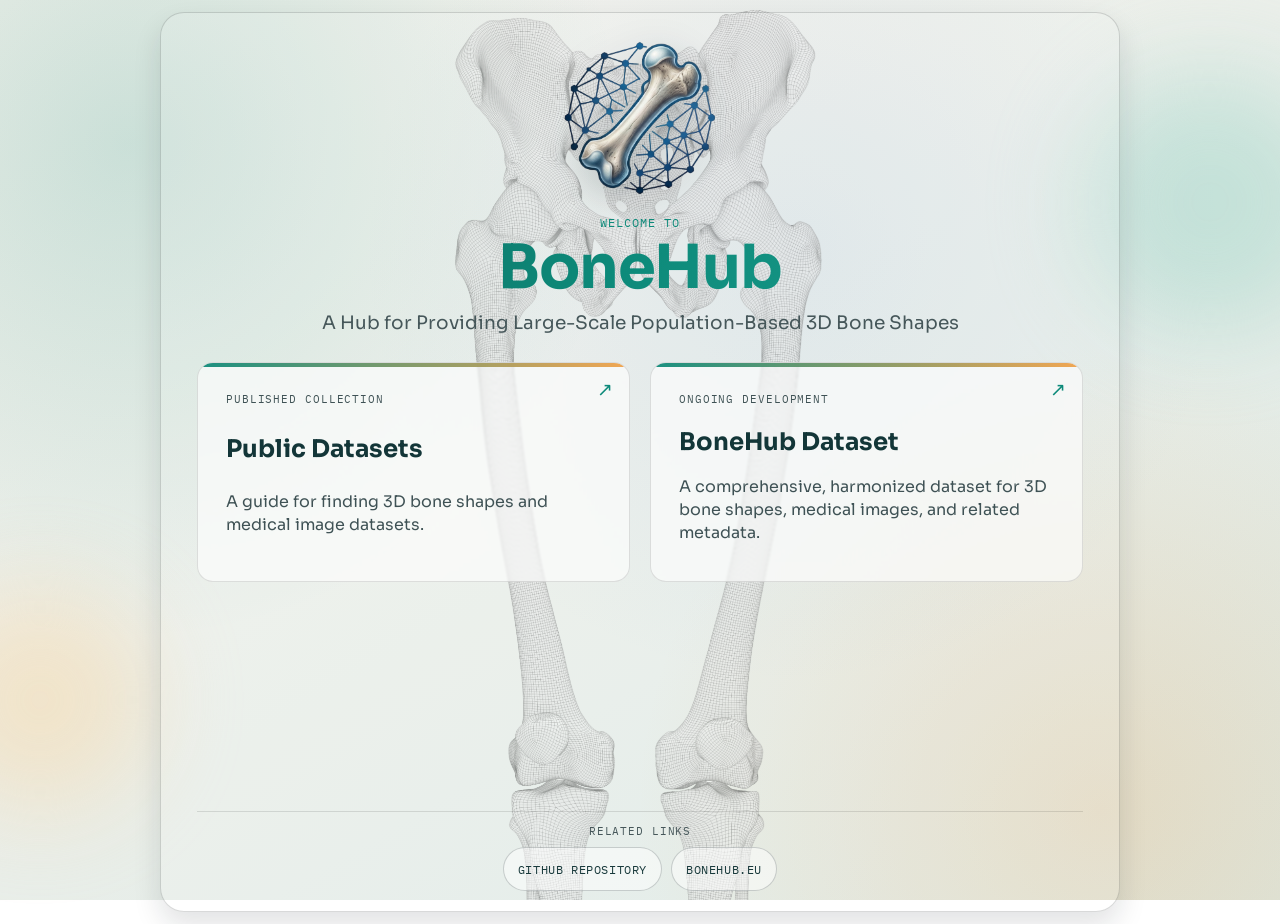
==== index.html @ c851b1db "move files to root folder" ====
<!DOCTYPE html>
<html lang="en">

<head>
    <meta charset="UTF-8" />
    <meta name="viewport" content="width=device-width, initial-scale=1.0, viewport-fit=cover" />
    <meta name="theme-color" content="#0d8a7a" />
    <meta name="apple-mobile-web-app-capable" content="yes" />
    <meta name="apple-mobile-web-app-status-bar-style" content="black-translucent" />
    <title>BoneHub</title>
    <meta name="description" content="BoneHub: A Hub for Providing Large-Scale Population-Based 3D Bone Shapes" />
    <link rel="preconnect" href="https://fonts.googleapis.com" />
    <link rel="preconnect" href="https://fonts.gstatic.com" crossorigin />
    <link
        href="https://fonts.googleapis.com/css2?family=Sora:wght@400;600;700&family=IBM+Plex+Mono:wght@400;500&display=swap"
        rel="stylesheet" />
    <link rel="stylesheet" href="styles.css" />
</head>

<body>
    <div class="skeleton-bg" aria-hidden="true">
        <img src="skeleton.png" alt="" loading="lazy" />
    </div>
    <div class="background-shape shape-a" aria-hidden="true"></div>
    <div class="background-shape shape-b" aria-hidden="true"></div>

    <main class="layout">
        <div class="topbar" aria-label="Site branding">
            <img class="site-logo" src="logo.png" alt="BoneHub logo" loading="lazy" />
        </div>

        <header class="hero">
            <p class="eyebrow">Welcome to</p>
            <h1>BoneHub</h1>
            <p class="lead">
                A Hub for Providing Large-Scale Population-Based 3D Bone Shapes
            </p>
        </header>

        <section class="cards" aria-label="Dataset links">
            <a class="card" href="https://bonehub.github.io/Public-Datasets" target="_blank" rel="noopener noreferrer"
                aria-label="Public Datasets - A guide for finding 3D bone shapes and medical image datasets">
                <p class="card-label">Published Collection</p>
                <h2>Public Datasets</h2>
                <p>A guide for finding 3D bone shapes and medical image datasets.</p>
                <span class="arrow" aria-hidden="true">&#8599;</span>
            </a>

            <a class="card" href="https://bonehub.github.io/BoneHub-Dataset" target="_blank" rel="noopener noreferrer"
                aria-label="BoneHub Dataset - A comprehensive, harmonized dataset for 3D bone shapes, medical images, and related metadata">
                <p class="card-label">Ongoing Development</p>
                <h2>BoneHub Dataset</h2>
                <p>A comprehensive, harmonized dataset for 3D bone shapes, medical images, and
                    related metadata.</p>
                <span class="arrow" aria-hidden="true">&#8599;</span>
            </a>
        </section>

        <footer class="footer">
            <p class="footer-title">Related Links</p>
            <div class="footer-links">
                <a class="repo-link" href="https://github.com/bonehub" target="_blank" rel="noopener noreferrer">GitHub
                    Repository</a>
                <a class="repo-link" href="https://bonehub.eu" target="_blank" rel="noopener noreferrer">bonehub.eu</a>
            </div>
        </footer>
    </main>
    <script data-goatcounter="https://bonehub.goatcounter.com/count" async src="//gc.zgo.at/count.js"></script>
</body>

</html>
---- styles.css ----
:root {
  --bg-0: #f8f4ee;
  --bg-1: #dce9e5;
  --ink: #111515;
  --muted: #46575a;
  --accent: #0d8a7a;
  --accent-2: #f1a24a;
  --panel: rgba(255, 255, 255, 0.13);
  --panel-edge: rgba(17, 21, 21, 0.16);
  --card: rgba(255, 255, 255, 0.62);
  --card-border: rgba(17, 21, 21, 0.12);
  --skeleton-image-height: 170vh;
}

* {
  box-sizing: border-box;
}

body {
  margin: 0;
  min-height: 100vh;
  min-height: 100dvh;
  font-family: "Sora", sans-serif;
  color: var(--ink);
  background:
    radial-gradient(circle at 10% 16%, rgba(13, 138, 122, 0.18), transparent 36%),
    radial-gradient(circle at 86% 90%, rgba(241, 162, 74, 0.22), transparent 34%),
    radial-gradient(circle at 62% 28%, rgba(122, 165, 214, 0.14), transparent 42%),
    linear-gradient(150deg, var(--bg-0), var(--bg-1));
  background-attachment: fixed;
  display: flex;
  flex-direction: column;
  align-items: center;
  justify-content: center;
  padding: 12px;
  overflow-x: hidden;
  overflow-y: auto;
  isolation: isolate;
}

.skeleton-bg {
  position: fixed;
  inset: 0;
  z-index: -2;
  pointer-events: none;
  overflow: hidden;
}

.skeleton-bg img {
  position: absolute;
  left: 50%;
  top: 0;
  width: auto;
  height: var(--skeleton-image-height);
  max-width: none;
  opacity: 0.5;
  transform: translateX(-50%) translateY(0);
  will-change: transform;
  animation: skeleton-pan 6.5s cubic-bezier(0.42, 0, 0.58, 1) infinite alternate;
}

.background-shape {
  position: fixed;
  z-index: -1;
  border-radius: 999px;
  filter: blur(48px);
  opacity: 0.48;
  animation: drift 10s ease-in-out infinite alternate;
}

.shape-a {
  width: 260px;
  height: 260px;
  background: #9fd5c8;
  top: 8%;
  right: -60px;
}

.shape-b {
  width: 220px;
  height: 220px;
  background: #f7d8a8;
  bottom: 10%;
  left: -70px;
  animation-duration: 13s;
}

.layout {
  position: relative;
  z-index: 1;
  width: min(960px, 92vw);
  min-height: 100dvh;
  padding: 20px;
  display: flex;
  flex-direction: column;
  border-radius: 24px;
  background: var(--panel);
  border: 1px solid var(--panel-edge);
  backdrop-filter: none;
  box-shadow: 0 14px 28px rgba(15, 26, 30, 0.12);
  overflow: visible;
}

.layout::before {
  content: none;
  position: absolute;
  inset: 0;
  pointer-events: none;
  background: linear-gradient(170deg, rgba(255, 255, 255, 0.24), rgba(255, 255, 255, 0));
}

.topbar {
  position: relative;
  display: flex;
  justify-content: center;
  align-items: center;
  margin-bottom: 16px;
}

.site-logo {
  height: clamp(96px, 12vw, 200px);
  width: auto;
  filter: drop-shadow(0 10px 18px rgba(14, 31, 33, 0.2));
}

.hero {
  text-align: center;
  margin-bottom: 28px;
  animation: rise 600ms ease-out both;
}

.eyebrow {
  margin: 0 0 2px;
  font-family: "IBM Plex Mono", monospace;
  letter-spacing: 0.09em;
  text-transform: uppercase;
  color: var(--accent);
  font-size: 0.73rem;
}

h1 {
  margin: 6px 0 12px;
  font-size: clamp(2.2rem, 5vw, 3.8rem);
  line-height: 1.05;
  letter-spacing: -0.02em;
  background: linear-gradient(120deg, #0f6b60 0%, #0d8a7a 48%, #1e9f8f 100%);
  -webkit-background-clip: text;
  background-clip: text;
  color: transparent;
}

.lead {
  max-width: 700px;
  margin: 0 auto;
  color: var(--muted);
  font-size: clamp(1rem, 2.25vw, 1.16rem);
}

.cards {
  display: grid;
  grid-template-columns: repeat(2, minmax(0, 1fr));
  gap: 16px;
  margin-bottom: 18px;
}

.card {
  position: relative;
  text-decoration: none;
  color: inherit;
  border: 1px solid var(--card-border);
  background: var(--card);
  backdrop-filter: blur(1px);
  border-radius: 16px;
  padding: 20px;
  min-height: 160px;
  display: grid;
  gap: 8px;
  overflow: hidden;
  transition: transform 220ms ease, border-color 220ms ease, box-shadow 220ms ease, background 220ms ease;
  animation: rise 600ms ease-out both;
  -webkit-tap-highlight-color: transparent;
}

.card::before {
  content: "";
  position: absolute;
  inset: 0 auto auto 0;
  width: 100%;
  height: 4px;
  background: linear-gradient(90deg, rgba(13, 138, 122, 0.95), rgba(241, 162, 74, 0.95));
}

.card:nth-child(2) {
  animation-delay: 120ms;
}

.card:hover,
.card:focus-visible {
  transform: translateY(-5px);
  border-color: rgba(13, 138, 122, 0.52);
  box-shadow: 0 18px 34px rgba(16, 34, 38, 0.16);
  background: rgba(255, 255, 255, 0.84);
}

.card:focus-visible {
  outline: 2px solid var(--accent);
  outline-offset: 2px;
}

.card-label {
  margin: 0;
  font-family: "IBM Plex Mono", monospace;
  letter-spacing: 0.08em;
  text-transform: uppercase;
  font-size: 0.7rem;
  color: var(--muted);
}

h2 {
  margin: 1px 0 1px;
  font-size: clamp(1.18rem, 3.2vw, 1.52rem);
  color: #133638;
}

.card p {
  margin: 0;
  color: #3f5255;
  line-height: 1.45;
}

.arrow {
  position: absolute;
  right: 16px;
  top: 14px;
  font-size: 1.2rem;
  color: var(--accent);
}

.footer {
  display: flex;
  flex-direction: column;
  align-items: center;
  justify-content: center;
  margin-top: auto;
  padding-top: 12px;
  border-top: 1px solid rgba(17, 21, 21, 0.12);
}

.footer-title {
  margin: 0 0 9px;
  font-family: "IBM Plex Mono", monospace;
  text-transform: uppercase;
  letter-spacing: 0.08em;
  font-size: 0.69rem;
  color: var(--muted);
}

.footer-links {
  display: flex;
  gap: 9px;
  flex-wrap: wrap;
  justify-content: center;
}

.repo-link {
  text-decoration: none;
  font-family: "IBM Plex Mono", monospace;
  font-size: 0.75rem;
  letter-spacing: 0.05em;
  text-transform: uppercase;
  color: #18393b;
  border: 1px solid rgba(16, 34, 38, 0.2);
  background: rgba(255, 255, 255, 0.5);
  padding: 10px 14px;
  border-radius: 999px;
  transition: border-color 200ms ease, transform 200ms ease, background 200ms ease;
  -webkit-tap-highlight-color: transparent;
  min-height: 44px;
  display: inline-flex;
  align-items: center;
  justify-content: center;
}

.repo-link:hover,
.repo-link:focus-visible {
  transform: translateY(-2px) scale(1.01);
  border-color: rgba(13, 138, 122, 0.62);
  background: rgba(255, 255, 255, 0.86);
}

.repo-link:focus-visible {
  outline: 2px solid var(--accent);
  outline-offset: 2px;
}

@keyframes rise {
  from {
    opacity: 0;
    transform: translateY(12px);
  }
  to {
    opacity: 1;
    transform: translateY(0);
  }
}

@keyframes drift {
  from {
    transform: translateY(0px) scale(1);
  }
  to {
    transform: translateY(18px) scale(1.06);
  }
}

@keyframes skeleton-pan {
  from {
    transform: translateX(-50%) translateY(0);
  }
  to {
    transform: translateX(-50%) translateY(calc(100vh - var(--skeleton-image-height)));
  }
}

/* Tablet and smaller desktop devices */
@media (max-width: 768px) {
  :root {
    --skeleton-image-height: 140vh;
  }

  .skeleton-bg img {
    width: auto;
    height: var(--skeleton-image-height);
    top: 0;
    opacity: 0.15;
  }

  .layout {
    padding: 16px;
    border-radius: 20px;
    min-height: auto;
  }

  .topbar {
    margin-bottom: 12px;
  }

  .site-logo {
    height: clamp(80px, 10vw, 140px);
  }

  .hero {
    margin-bottom: 20px;
  }

  .cards {
    grid-template-columns: 1fr;
    gap: 12px;
    margin-bottom: 12px;
  }

  .card {
    min-height: 150px;
    border-radius: 14px;
  }

  .footer {
    padding-top: 10px;
  }

  .footer-links {
    gap: 6px;
  }

  .repo-link {
    font-size: 0.7rem;
    padding: 8px 12px;
    min-height: 40px;
  }
}

/* Mobile phones - small screens */
@media (max-width: 480px) {
  :root {
    --skeleton-image-height: 120vh;
  }

  .skeleton-bg img {
    opacity: 0.1;
  }

  .layout {
    padding: 12px;
    border-radius: 16px;
    box-shadow: 0 8px 16px rgba(15, 26, 30, 0.1);
  }

  .topbar {
    margin-bottom: 8px;
  }

  .site-logo {
    height: clamp(60px, 8vw, 100px);
  }

  .hero {
    margin-bottom: 16px;
  }

  .eyebrow {
    font-size: 0.65rem;
  }

  h1 {
    font-size: clamp(1.8rem, 5vw, 2.5rem);
    margin: 4px 0 8px;
  }

  .lead {
    font-size: clamp(0.9rem, 2vw, 1rem);
  }

  .cards {
    gap: 10px;
    margin-bottom: 10px;
  }

  .card {
    min-height: 140px;
    padding: 16px;
    border-radius: 12px;
  }

  .card-label {
    font-size: 0.65rem;
  }

  h2 {
    font-size: clamp(1rem, 3vw, 1.2rem);
    margin: 2px 0;
  }

  .card p {
    font-size: 0.9rem;
  }

  .arrow {
    right: 12px;
    top: 10px;
    font-size: 1rem;
  }

  .footer {
    padding-top: 8px;
    margin-top: auto;
  }

  .footer-title {
    font-size: 0.6rem;
    margin-bottom: 6px;
  }

  .footer-links {
    gap: 4px;
    flex-wrap: wrap;
  }

  .repo-link {
    font-size: 0.65rem;
    padding: 7px 10px;
    min-height: 36px;
  }
}

/* Large desktop screens */
@media (min-width: 1200px) {
  .layout {
    padding: 28px 36px 20px;
  }

  .topbar {
    margin-bottom: 20px;
  }

  .cards {
    gap: 20px;
    margin-bottom: 24px;
  }

  .card {
    min-height: 220px;
    padding: 28px;
  }
}

/* Landscape orientation on mobile */
@media (max-height: 500px) and (orientation: landscape) {
  .layout {
    padding: 8px 12px;
  }

  .hero {
    margin-bottom: 8px;
  }

  .cards {
    margin-bottom: 8px;
  }

  .card {
    min-height: auto;
    padding: 12px;
  }

  .footer {
    padding-top: 6px;
  }
}

/* Improve touch responsiveness */
@media (hover: none) and (pointer: coarse) {
  .card:active,
  .repo-link:active {
    transform: translateY(-3px);
  }
}
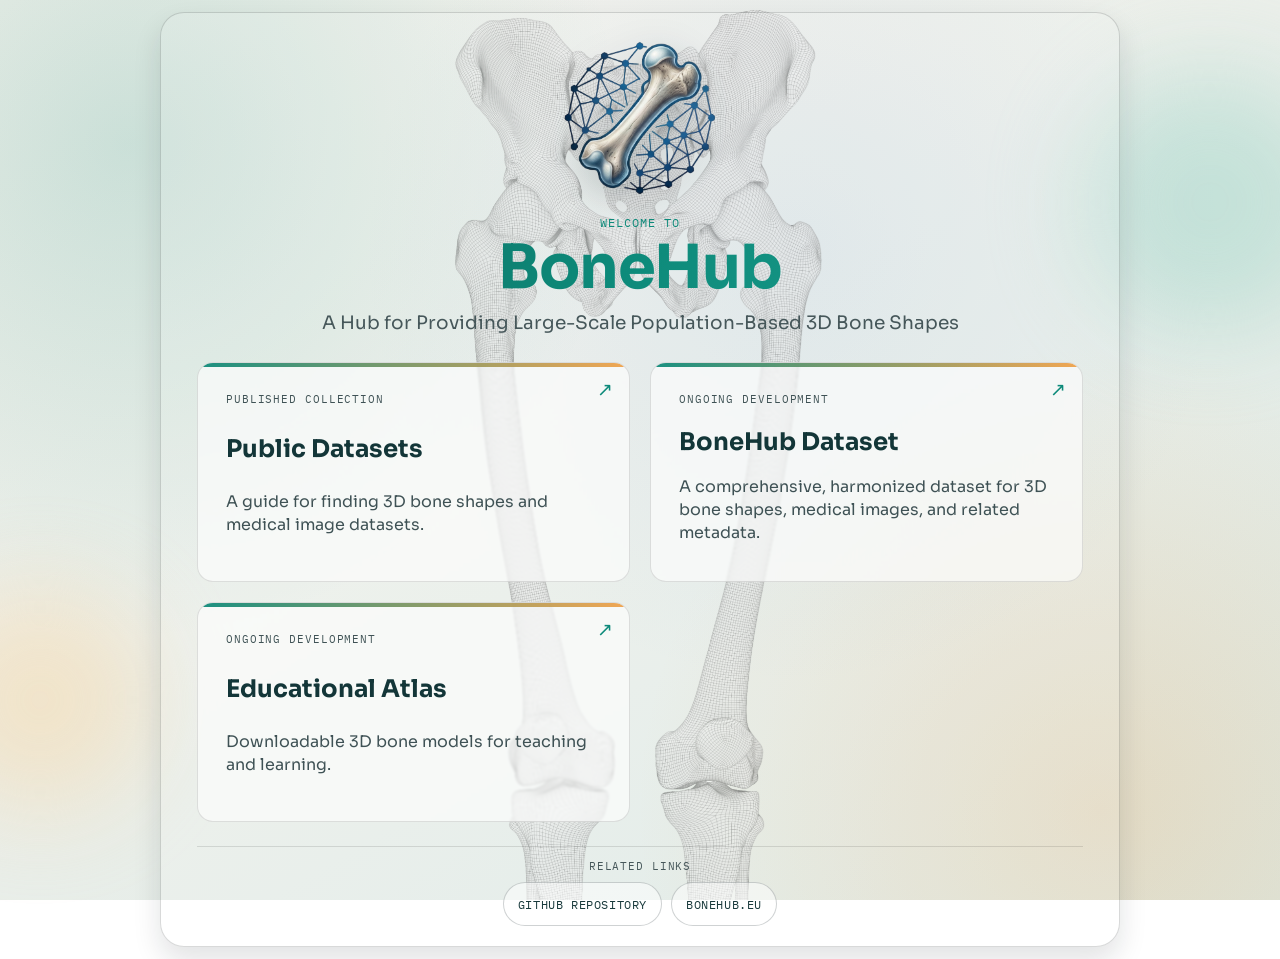
==== commit 87b952b4: "add Educational Atlas card" ====
--- a/index.html
+++ b/index.html
@@ -37,7 +37,7 @@
             </p>
         </header>
 
-        <section class="cards" aria-label="Dataset links">
+        <section class="cards" aria-label="BoneHub's Resources">
             <a class="card" href="https://bonehub.github.io/Public-Datasets" target="_blank" rel="noopener noreferrer"
                 aria-label="Public Datasets - A guide for finding 3D bone shapes and medical image datasets">
                 <p class="card-label">Published Collection</p>
@@ -52,6 +52,14 @@
                 <h2>BoneHub Dataset</h2>
                 <p>A comprehensive, harmonized dataset for 3D bone shapes, medical images, and
                     related metadata.</p>
+                <span class="arrow" aria-hidden="true">&#8599;</span>
+            </a>
+
+            <a class="card" href="https://bonehub.github.io/Educational-Atlas" target="_blank" rel="noopener noreferrer"
+                aria-label="Educational Atlas - Downloadable 3D bone models for teaching and learning.">
+                <p class="card-label">Ongoing Development</p>
+                <h2>Educational Atlas</h2>
+                <p>Downloadable 3D bone models for teaching and learning.</p>
                 <span class="arrow" aria-hidden="true">&#8599;</span>
             </a>
         </section>
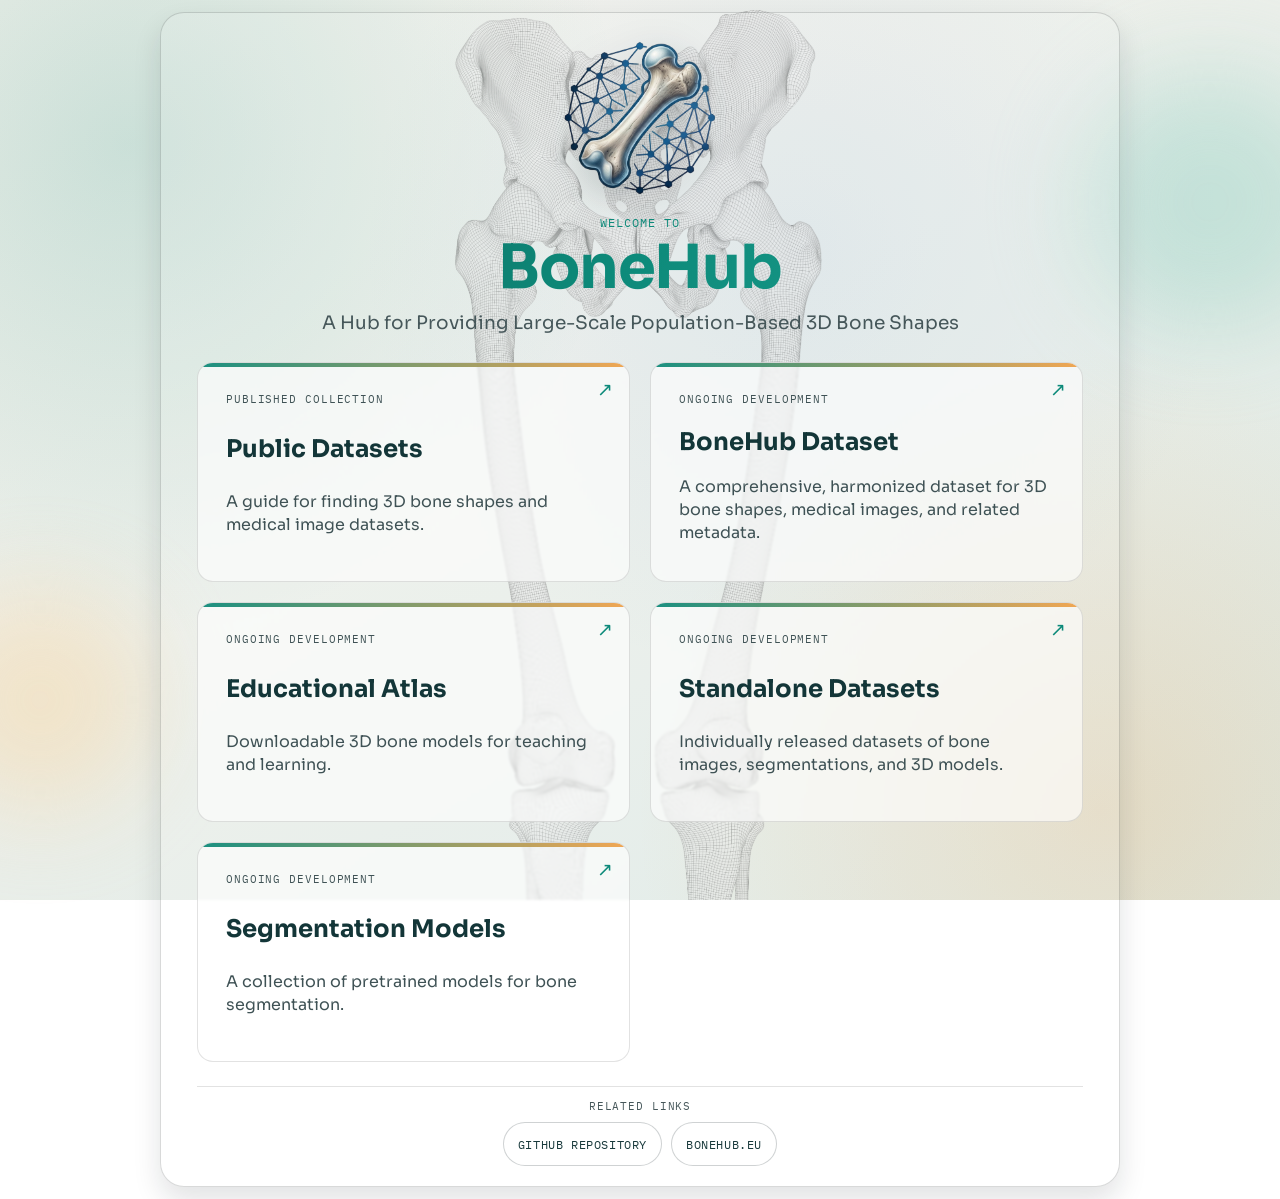
==== commit 364a5c36: "Add standalone datasets and segmentation models cards to resources section" ====
--- a/index.html
+++ b/index.html
@@ -62,6 +62,25 @@
                 <p>Downloadable 3D bone models for teaching and learning.</p>
                 <span class="arrow" aria-hidden="true">&#8599;</span>
             </a>
+
+            <a class="card" href="https://huggingface.co/collections/BoneHub/standalone-datasets" target="_blank"
+                rel="noopener noreferrer"
+                aria-label="Standalone Datasets - Individually released datasets of bone images, segmentations, and 3D models.">
+                <p class="card-label">Ongoing Development</p>
+                <h2>Standalone Datasets</h2>
+                <p>Individually released datasets of bone images, segmentations, and 3D models.</p>
+                <span class="arrow" aria-hidden="true">&#8599;</span>
+            </a>
+            
+            <a class="card" href="https://huggingface.co/collections/BoneHub/segmentation-models" target="_blank"
+                rel="noopener noreferrer"
+                aria-label="Segmentation Models - A collection of pretrained models for bone segmentation.">
+                <p class="card-label">Ongoing Development</p>
+                <h2>Segmentation Models</h2>
+                <p>A collection of pretrained models for bone segmentation.</p>
+                <span class="arrow" aria-hidden="true">&#8599;</span>
+            </a>
+
         </section>
 
         <footer class="footer">
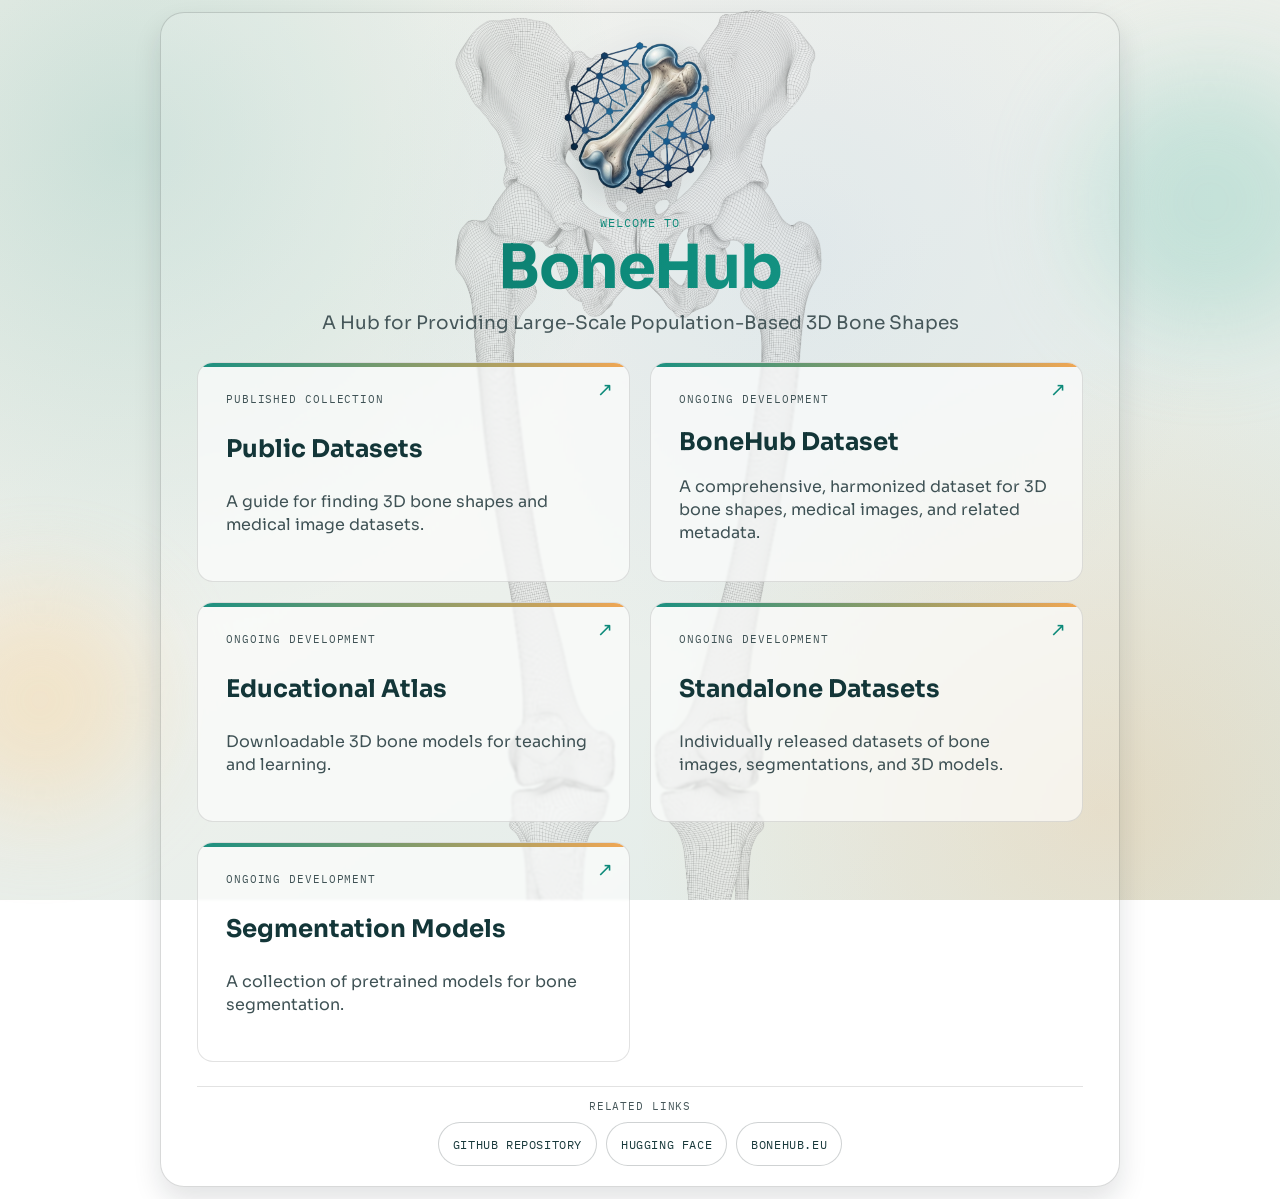
==== commit 4f3c6150: "Add Hugging Face link to footer for additional resource access" ====
--- a/index.html
+++ b/index.html
@@ -88,6 +88,8 @@
             <div class="footer-links">
                 <a class="repo-link" href="https://github.com/bonehub" target="_blank" rel="noopener noreferrer">GitHub
                     Repository</a>
+                <a class="repo-link" href="https://huggingface.co/BoneHub" target="_blank" rel="noopener noreferrer">Hugging
+                    Face</a>
                 <a class="repo-link" href="https://bonehub.eu" target="_blank" rel="noopener noreferrer">bonehub.eu</a>
             </div>
         </footer>
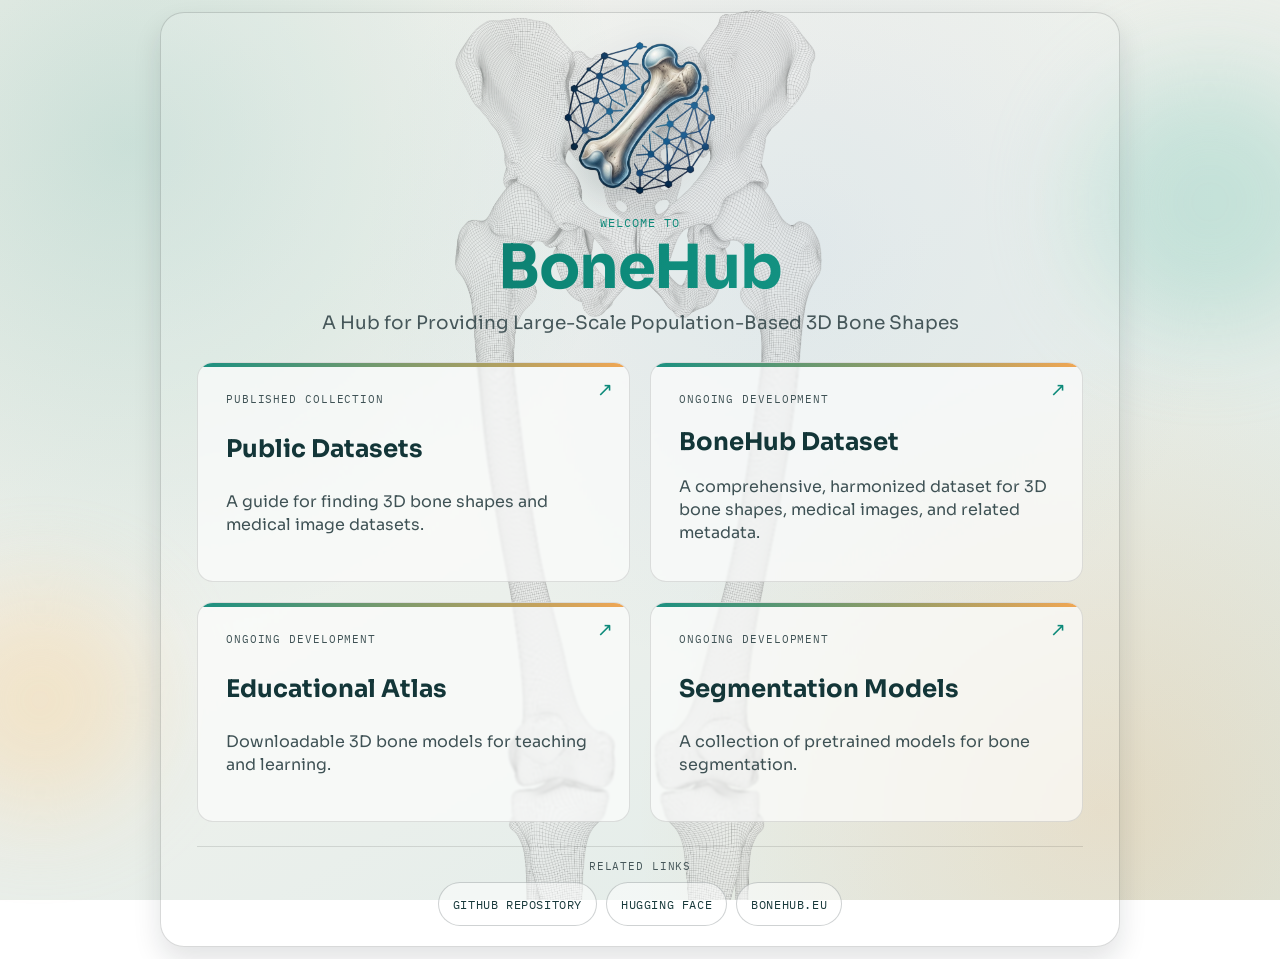
==== commit d82cda1d: "Remove standalone datasets card from resources section" ====
--- a/index.html
+++ b/index.html
@@ -62,15 +62,6 @@
                 <p>Downloadable 3D bone models for teaching and learning.</p>
                 <span class="arrow" aria-hidden="true">&#8599;</span>
             </a>
-
-            <a class="card" href="https://huggingface.co/collections/BoneHub/standalone-datasets" target="_blank"
-                rel="noopener noreferrer"
-                aria-label="Standalone Datasets - Individually released datasets of bone images, segmentations, and 3D models.">
-                <p class="card-label">Ongoing Development</p>
-                <h2>Standalone Datasets</h2>
-                <p>Individually released datasets of bone images, segmentations, and 3D models.</p>
-                <span class="arrow" aria-hidden="true">&#8599;</span>
-            </a>
             
             <a class="card" href="https://huggingface.co/collections/BoneHub/segmentation-models" target="_blank"
                 rel="noopener noreferrer"
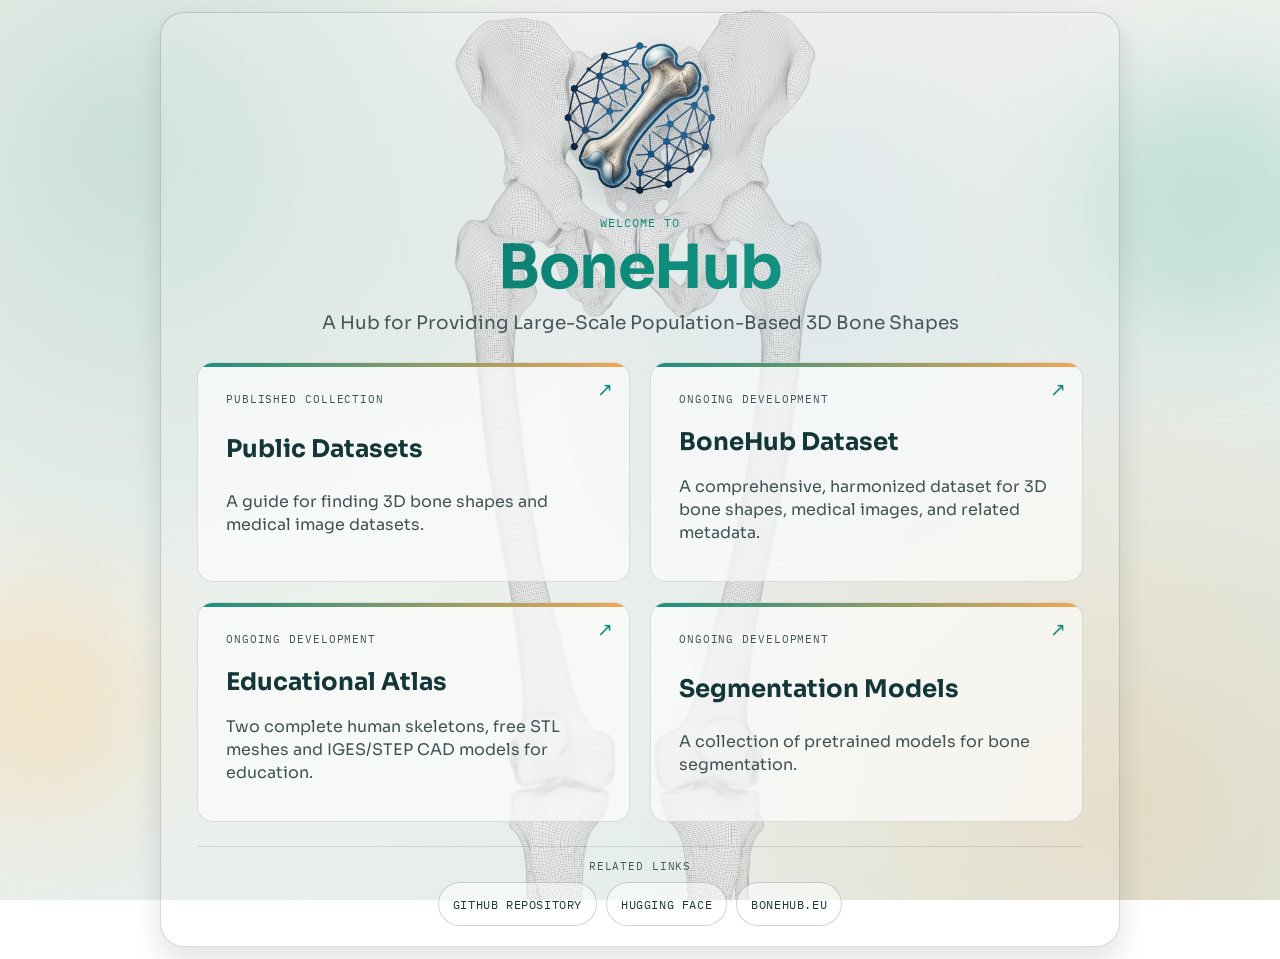
==== commit 758afc9e: "Update Educational Atlas card description" ====
--- a/index.html
+++ b/index.html
@@ -56,13 +56,13 @@
             </a>
 
             <a class="card" href="https://bonehub.github.io/Educational-Atlas" target="_blank" rel="noopener noreferrer"
-                aria-label="Educational Atlas - Downloadable 3D bone models for teaching and learning.">
+                aria-label="Educational Atlas -Two complete human skeletons, free STL meshes and IGES/STEP CAD models for education.">
                 <p class="card-label">Ongoing Development</p>
                 <h2>Educational Atlas</h2>
-                <p>Downloadable 3D bone models for teaching and learning.</p>
+                <p>Two complete human skeletons, free STL meshes and IGES/STEP CAD models for education.</p>
                 <span class="arrow" aria-hidden="true">&#8599;</span>
             </a>
-            
+
             <a class="card" href="https://huggingface.co/collections/BoneHub/segmentation-models" target="_blank"
                 rel="noopener noreferrer"
                 aria-label="Segmentation Models - A collection of pretrained models for bone segmentation.">
@@ -79,7 +79,8 @@
             <div class="footer-links">
                 <a class="repo-link" href="https://github.com/bonehub" target="_blank" rel="noopener noreferrer">GitHub
                     Repository</a>
-                <a class="repo-link" href="https://huggingface.co/BoneHub" target="_blank" rel="noopener noreferrer">Hugging
+                <a class="repo-link" href="https://huggingface.co/BoneHub" target="_blank"
+                    rel="noopener noreferrer">Hugging
                     Face</a>
                 <a class="repo-link" href="https://bonehub.eu" target="_blank" rel="noopener noreferrer">bonehub.eu</a>
             </div>
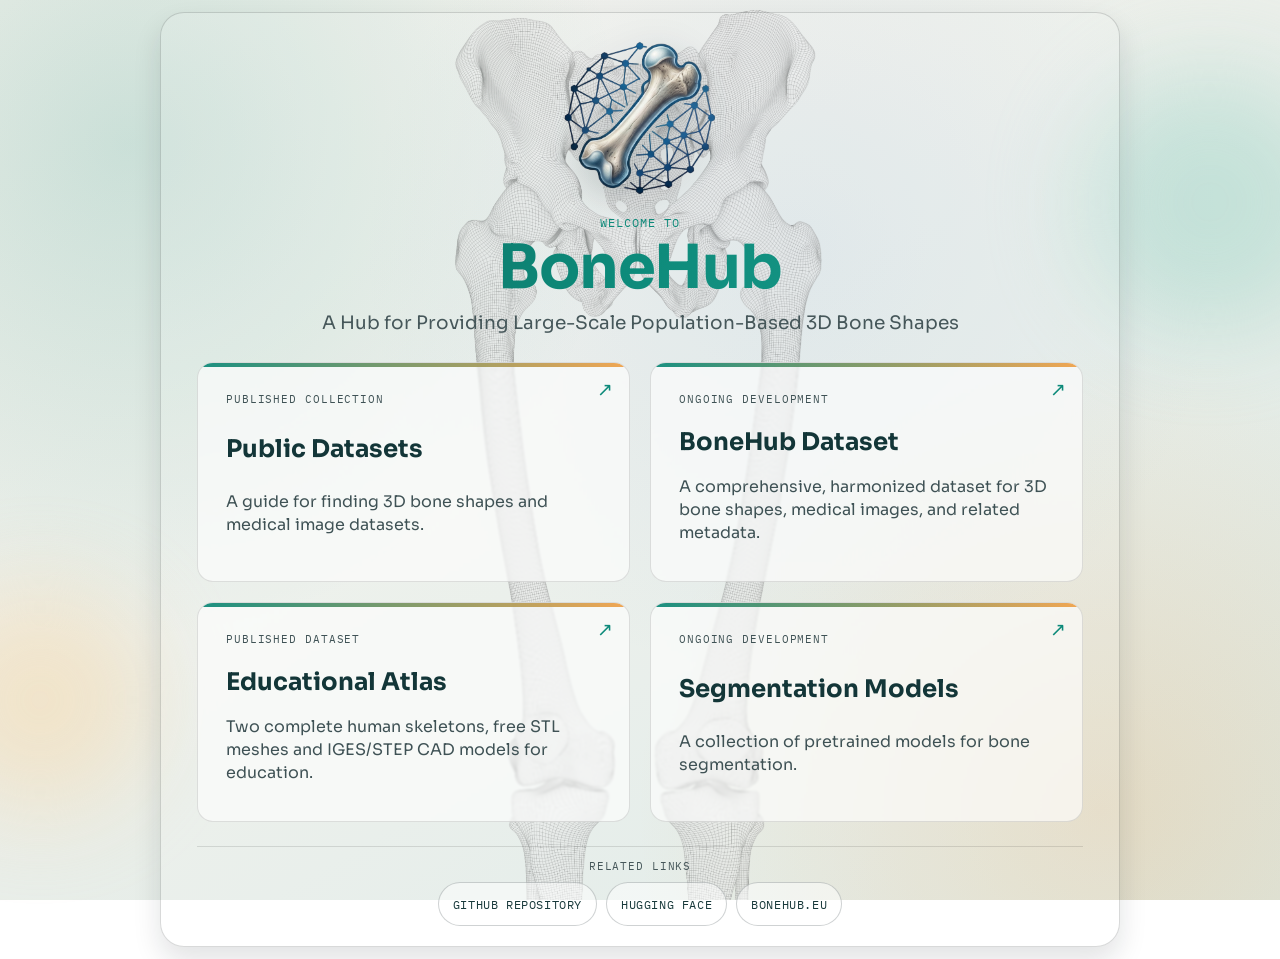
==== commit aa2ffa5c: "Update Educational Atlas card label" ====
--- a/index.html
+++ b/index.html
@@ -57,7 +57,7 @@
 
             <a class="card" href="https://bonehub.github.io/Educational-Atlas" target="_blank" rel="noopener noreferrer"
                 aria-label="Educational Atlas -Two complete human skeletons, free STL meshes and IGES/STEP CAD models for education.">
-                <p class="card-label">Ongoing Development</p>
+                <p class="card-label">Published Dataset</p>
                 <h2>Educational Atlas</h2>
                 <p>Two complete human skeletons, free STL meshes and IGES/STEP CAD models for education.</p>
                 <span class="arrow" aria-hidden="true">&#8599;</span>
